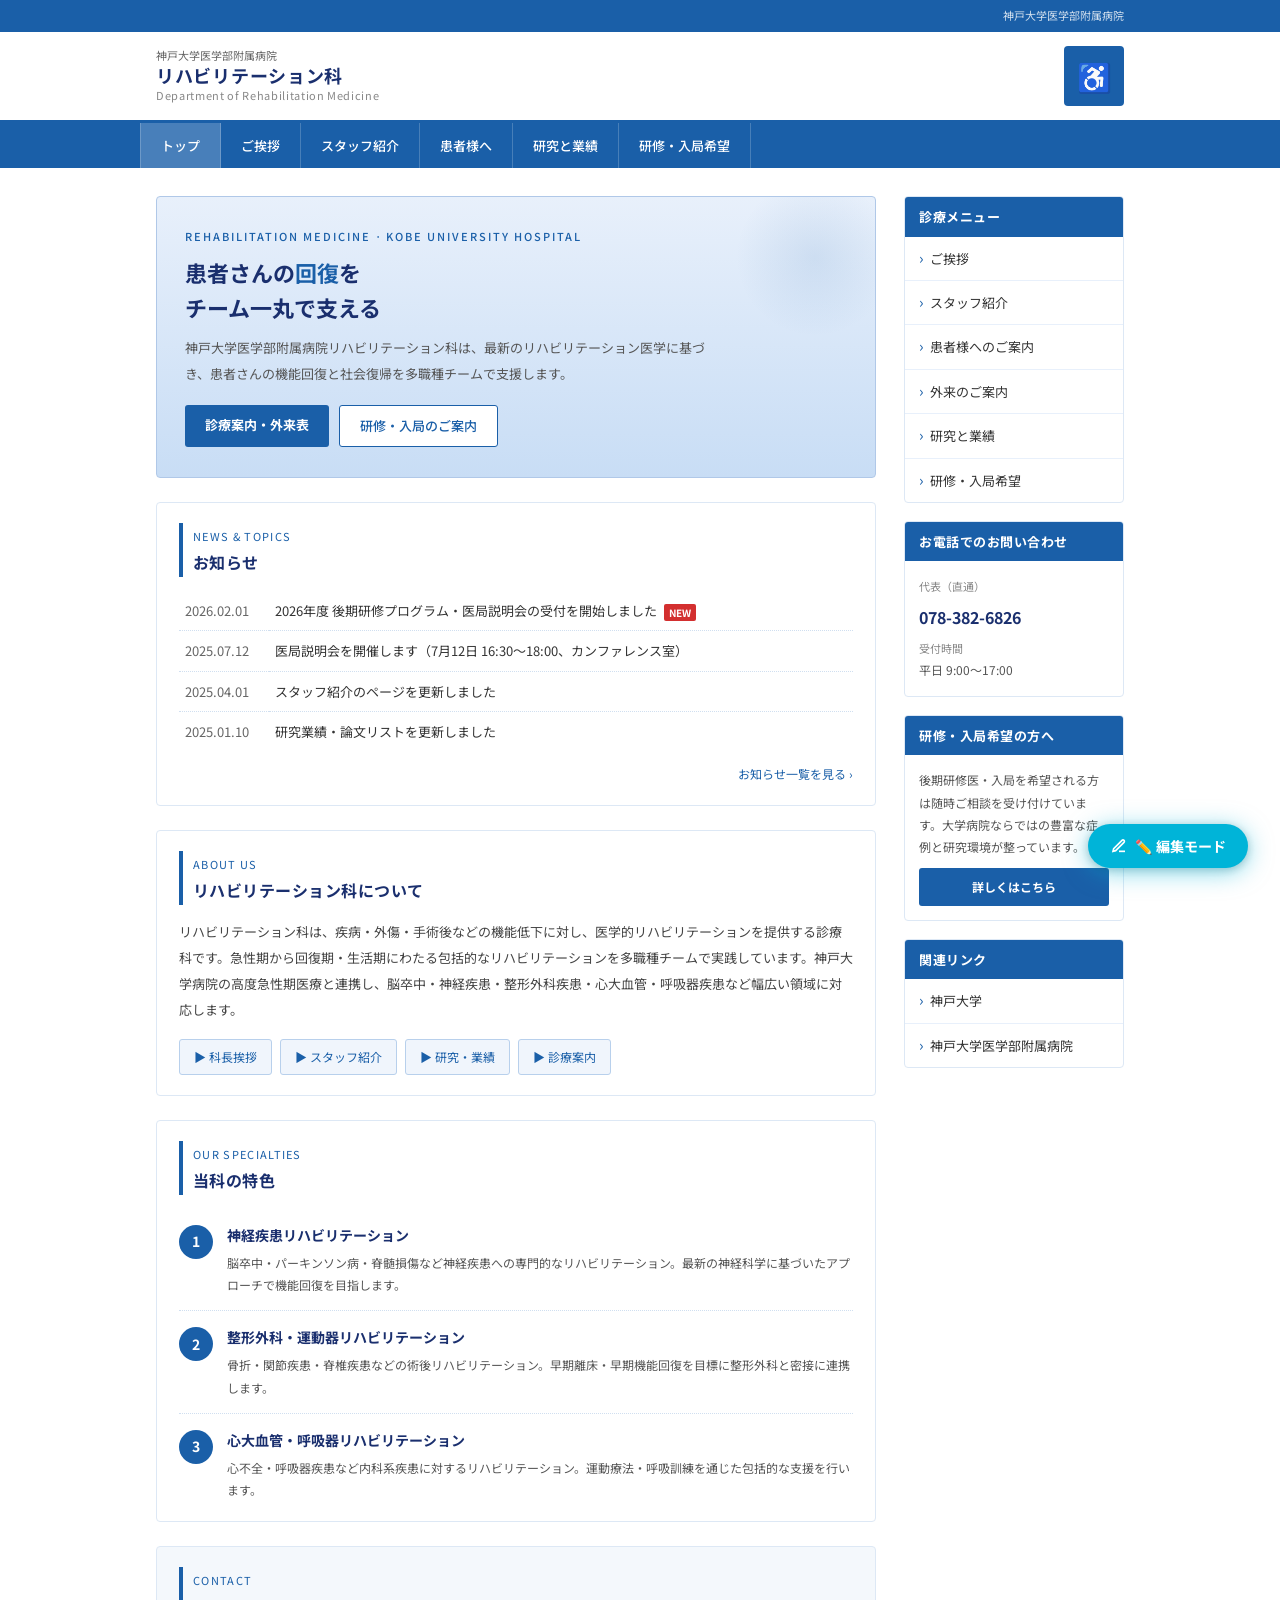
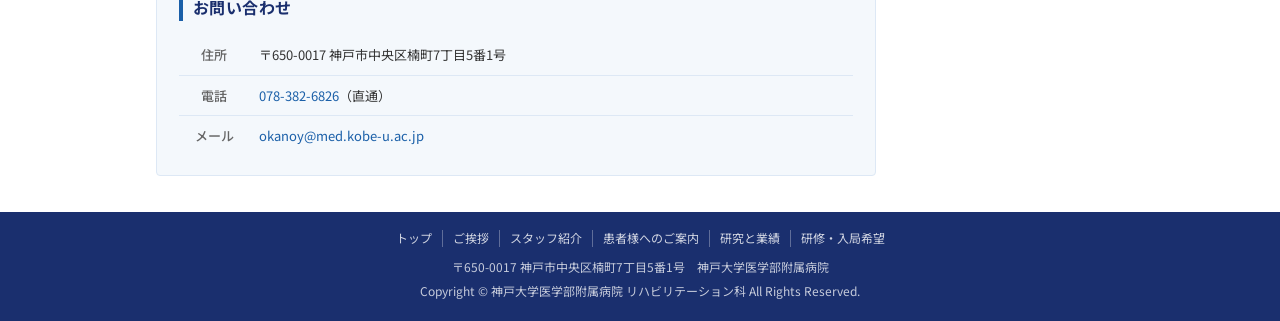
==== index.html @ c482a7d9 "初回コミット：リハビリテーション科公式サイト一式 - 全HTMLページ（6ページ） - 共通スタイルシート - CMSエンジン（RehabCMS） - .gitignore（.DS_Store・作業フ" ====
<!DOCTYPE html>
<html lang="ja">
<head>
<meta charset="UTF-8">
<meta name="viewport" content="width=device-width, initial-scale=1.0">
<title>神戸大学医学部附属病院 リハビリテーション科</title>
<link rel="preconnect" href="https://fonts.googleapis.com">
<link href="https://fonts.googleapis.com/css2?family=Noto+Sans+JP:wght@300;400;500;700&display=swap" rel="stylesheet">
<style>
/* === リセット・基本 === */
*, *::before, *::after { margin: 0; padding: 0; box-sizing: border-box; }
html { scroll-behavior: smooth; }
body {
  font-family: 'Noto Sans JP', 'Hiragino Sans', 'Yu Gothic', sans-serif;
  font-size: 14px;
  color: #333;
  background: #fff;
  line-height: 1.8;
}
a { color: #1a5fa8; text-decoration: none; }
a:hover { text-decoration: underline; }
img { max-width: 100%; height: auto; }

/* === ヘッダー === */
#header-top {
  background: #1a5fa8;
  padding: 6px 0;
  font-size: 11px;
  color: rgba(255,255,255,0.8);
  text-align: right;
}
#header-top .inner { max-width: 1000px; margin: 0 auto; padding: 0 16px; }

#header-main {
  background: #fff;
  border-bottom: 3px solid #1a5fa8;
  padding: 14px 0;
}
#header-main .inner {
  max-width: 1000px;
  margin: 0 auto;
  padding: 0 16px;
  display: flex;
  align-items: center;
  justify-content: space-between;
}
.site-title {
  line-height: 1.4;
}
.site-title .univ {
  font-size: 11px;
  color: #666;
  display: block;
}
.site-title .dept {
  font-size: 18px;
  font-weight: 700;
  color: #1a2f6e;
  display: block;
  letter-spacing: 0.04em;
}
.site-title .dept-en {
  font-size: 11px;
  color: #888;
  display: block;
  letter-spacing: 0.06em;
}
.header-logo-mark {
  width: 60px;
  height: 60px;
  background: #1a5fa8;
  border-radius: 4px;
  display: flex;
  align-items: center;
  justify-content: center;
  color: #fff;
  font-size: 28px;
  flex-shrink: 0;
}

/* === グローバルナビ === */
#gnav {
  background: #1a5fa8;
}
#gnav .inner {
  max-width: 1000px;
  margin: 0 auto;
}
#gnav ul {
  display: flex;
  list-style: none;
}
#gnav ul li a {
  display: block;
  color: #fff;
  font-size: 13px;
  font-weight: 500;
  padding: 11px 20px;
  transition: background 0.2s;
  border-right: 1px solid rgba(255,255,255,0.2);
  white-space: nowrap;
}
#gnav ul li:first-child a { border-left: 1px solid rgba(255,255,255,0.2); }
#gnav ul li a:hover { background: rgba(255,255,255,0.15); text-decoration: none; }
#gnav ul li a.active { background: rgba(255,255,255,0.2); }

/* === ハンバーガー（SP） === */
.sp-menu-btn {
  display: none;
  flex-direction: column;
  justify-content: center;
  gap: 5px;
  width: 40px; height: 40px;
  background: none;
  border: none;
  cursor: pointer;
  padding: 8px;
}
.sp-menu-btn span {
  display: block;
  width: 22px; height: 2px;
  background: #333;
  border-radius: 2px;
  transition: all 0.3s;
}

/* === メインレイアウト === */
#main-wrap {
  max-width: 1000px;
  margin: 0 auto;
  padding: 28px 16px;
  display: flex;
  gap: 28px;
  align-items: flex-start;
}
#content { flex: 1; min-width: 0; }
#sidebar { width: 220px; flex-shrink: 0; }

/* === バナー（トップ画像エリア） === */
#top-banner {
  background: linear-gradient(180deg, #e8f0fb 0%, #c8ddf5 100%);
  border: 1px solid #b0c8e8;
  border-radius: 4px;
  padding: 30px 28px;
  margin-bottom: 24px;
  position: relative;
  overflow: hidden;
}
#top-banner::after {
  content: '';
  position: absolute;
  right: -20px; top: -20px;
  width: 160px; height: 160px;
  background: radial-gradient(circle, rgba(26,95,168,0.1) 0%, transparent 70%);
  border-radius: 50%;
}
.banner-en {
  font-size: 11px;
  letter-spacing: 0.18em;
  color: #1a5fa8;
  text-transform: uppercase;
  margin-bottom: 8px;
  font-weight: 500;
}
.banner-title {
  font-size: 22px;
  font-weight: 700;
  color: #1a2f6e;
  margin-bottom: 10px;
  line-height: 1.6;
}
.banner-title span { color: #1a5fa8; }
.banner-desc {
  font-size: 13px;
  color: #555;
  line-height: 2;
  max-width: 520px;
}
.banner-btns {
  margin-top: 18px;
  display: flex;
  gap: 10px;
  flex-wrap: wrap;
}
.btn-blue {
  display: inline-block;
  background: #1a5fa8;
  color: #fff;
  padding: 8px 20px;
  font-size: 13px;
  font-weight: 700;
  border-radius: 3px;
  transition: background 0.2s;
}
.btn-blue:hover { background: #1347842; text-decoration: none; }
.btn-line {
  display: inline-block;
  background: #fff;
  color: #1a5fa8;
  border: 1px solid #1a5fa8;
  padding: 8px 20px;
  font-size: 13px;
  font-weight: 500;
  border-radius: 3px;
  transition: all 0.2s;
}
.btn-line:hover { background: #e8f0fb; text-decoration: none; }

/* === セクションタイトル === */
.sec-head {
  border-left: 4px solid #1a5fa8;
  padding-left: 10px;
  margin-bottom: 14px;
}
.sec-head h2 {
  font-size: 16px;
  font-weight: 700;
  color: #1a2f6e;
  letter-spacing: 0.03em;
}
.sec-head .sec-en {
  font-size: 11px;
  color: #1a5fa8;
  letter-spacing: 0.12em;
  text-transform: uppercase;
}

/* === お知らせ === */
#news-section {
  background: #fff;
  border: 1px solid #dde8f5;
  border-radius: 4px;
  padding: 20px 22px;
  margin-bottom: 24px;
}
.news-table {
  width: 100%;
  border-collapse: collapse;
}
.news-table tr {
  border-bottom: 1px dotted #d0dff0;
}
.news-table tr:last-child { border-bottom: none; }
.news-table td {
  padding: 9px 6px;
  vertical-align: top;
  font-size: 13px;
  line-height: 1.65;
}
.news-date {
  width: 90px;
  color: #666;
  white-space: nowrap;
  padding-right: 12px !important;
  font-size: 12px;
}
.badge-new {
  display: inline-block;
  background: #d32f2f;
  color: #fff;
  font-size: 10px;
  font-weight: 700;
  padding: 1px 5px;
  border-radius: 2px;
  margin-left: 4px;
  vertical-align: middle;
  line-height: 1.5;
}
.news-more {
  text-align: right;
  margin-top: 12px;
  font-size: 12px;
}
.news-more a::after { content: ' ›'; }

/* === 科の紹介 === */
#about-section {
  background: #fff;
  border: 1px solid #dde8f5;
  border-radius: 4px;
  padding: 20px 22px;
  margin-bottom: 24px;
}
.about-body {
  font-size: 13px;
  line-height: 2;
  color: #444;
  margin-bottom: 16px;
}
.about-links {
  display: flex;
  flex-wrap: wrap;
  gap: 8px;
}
.about-links a {
  display: inline-block;
  background: #f0f5fc;
  border: 1px solid #b8d0ec;
  color: #1a5fa8;
  font-size: 12px;
  padding: 6px 14px;
  border-radius: 3px;
  transition: background 0.2s;
}
.about-links a:hover { background: #dde8f8; text-decoration: none; }

/* === 当科の特色 === */
#features-section {
  background: #fff;
  border: 1px solid #dde8f5;
  border-radius: 4px;
  padding: 20px 22px;
  margin-bottom: 24px;
}
.feature-list {
  display: flex;
  flex-direction: column;
  gap: 0;
}
.feature-item {
  display: flex;
  gap: 14px;
  padding: 14px 0;
  border-bottom: 1px dotted #d0dff0;
  align-items: flex-start;
}
.feature-item:last-child { border-bottom: none; padding-bottom: 0; }
.feature-num {
  width: 34px;
  height: 34px;
  background: #1a5fa8;
  color: #fff;
  border-radius: 50%;
  display: flex;
  align-items: center;
  justify-content: center;
  font-size: 14px;
  font-weight: 700;
  flex-shrink: 0;
  margin-top: 2px;
}
.feature-body h3 {
  font-size: 14px;
  font-weight: 700;
  color: #1a2f6e;
  margin-bottom: 4px;
}
.feature-body p {
  font-size: 12px;
  color: #555;
  line-height: 1.85;
}

/* === お問い合わせ === */
#contact-section {
  background: #f4f8fc;
  border: 1px solid #dde8f5;
  border-radius: 4px;
  padding: 20px 22px;
  margin-bottom: 0;
}
.contact-table {
  width: 100%;
  border-collapse: collapse;
  font-size: 13px;
}
.contact-table tr { border-bottom: 1px solid #dde8f5; }
.contact-table tr:last-child { border-bottom: none; }
.contact-table th {
  width: 80px;
  padding: 8px 10px 8px 0;
  color: #666;
  font-weight: 500;
  vertical-align: top;
  white-space: nowrap;
}
.contact-table td {
  padding: 8px 0;
  color: #333;
}
.contact-table td a { color: #1a5fa8; }

/* === サイドバー === */
#sidebar .sb-block {
  background: #fff;
  border: 1px solid #dde8f5;
  border-radius: 4px;
  margin-bottom: 18px;
  overflow: hidden;
}
.sb-title {
  background: #1a5fa8;
  color: #fff;
  font-size: 13px;
  font-weight: 700;
  padding: 8px 14px;
  letter-spacing: 0.04em;
}
.sb-nav ul {
  list-style: none;
}
.sb-nav ul li {
  border-bottom: 1px solid #e8f0fb;
}
.sb-nav ul li:last-child { border-bottom: none; }
.sb-nav ul li a {
  display: block;
  padding: 10px 14px;
  font-size: 13px;
  color: #333;
  transition: background 0.2s;
  position: relative;
}
.sb-nav ul li a::before {
  content: '›';
  color: #1a5fa8;
  margin-right: 6px;
  font-size: 15px;
  line-height: 1;
}
.sb-nav ul li a:hover { background: #f0f5fc; text-decoration: none; }

.sb-info {
  padding: 14px;
  font-size: 12px;
  color: #555;
  line-height: 1.9;
}
.sb-info .tel {
  font-size: 16px;
  font-weight: 700;
  color: #1a2f6e;
  display: block;
  margin: 4px 0;
}
.sb-info .label {
  font-size: 11px;
  color: #888;
}

.sb-recruit {
  padding: 14px;
}
.sb-recruit p {
  font-size: 12px;
  color: #555;
  line-height: 1.85;
  margin-bottom: 10px;
}

/* === フッター === */
#footer {
  background: #1a2f6e;
  color: rgba(255,255,255,0.75);
  text-align: center;
  padding: 18px 16px;
  font-size: 12px;
  line-height: 2;
  margin-top: 8px;
}
#footer .footer-nav {
  display: flex;
  justify-content: center;
  flex-wrap: wrap;
  gap: 0;
  margin-bottom: 8px;
}
#footer .footer-nav a {
  color: rgba(255,255,255,0.8);
  font-size: 12px;
  padding: 0 10px;
  border-right: 1px solid rgba(255,255,255,0.3);
  line-height: 1.4;
}
#footer .footer-nav a:last-child { border-right: none; }
#footer .footer-nav a:hover { color: #fff; text-decoration: none; }

/* === レスポンシブ === */
@media (max-width: 768px) {
  #gnav ul { display: none; }
  #gnav.open ul { display: flex; flex-direction: column; }
  #gnav.open ul li a { border-right: none; border-bottom: 1px solid rgba(255,255,255,0.2); }
  .sp-menu-btn { display: flex; }
  #header-main .inner { flex-wrap: wrap; gap: 8px; }
  #main-wrap { flex-direction: column; gap: 20px; }
  #sidebar { width: 100%; }
  .banner-btns { flex-direction: column; }
  .banner-btns a { text-align: center; }
  .about-links { flex-direction: column; }
  #footer .footer-nav { flex-direction: column; align-items: center; gap: 4px; }
  #footer .footer-nav a { border-right: none; }
}
@media (max-width: 480px) {
  .site-title .dept { font-size: 15px; }
  .banner-title { font-size: 18px; }
  #main-wrap { padding: 16px 12px; }
}

/* === お知らせ 編集モード用 === */
.news-del-cell { display: none; width: 30px; text-align: center; }
.news-del-btn {
  width: 22px; height: 22px; border-radius: 50%;
  background: #d32f2f; color: #fff; border: none; cursor: pointer;
  font-size: 13px; line-height: 1; padding: 0;
}
.news-add-row { display: none; margin-top: 8px; }
.news-add-btn {
  width: 100%; padding: 8px;
  background: transparent; border: 2px dashed #b0c8e8;
  color: #1a5fa8; font-size: 13px; font-weight: 700;
  cursor: pointer; border-radius: 3px;
  font-family: inherit; transition: all 0.2s;
}
.news-add-btn:hover { background: #f0f5fc; border-color: #1a5fa8; }
.cms-edit-mode .news-del-cell { display: table-cell; }
.cms-edit-mode .news-add-row { display: block; }
</style>
</head>
<body>

<!-- ヘッダー上部 -->
<div id="header-top">
  <div class="inner">神戸大学医学部附属病院</div>
</div>

<!-- ヘッダーメイン -->
<div id="header-main">
  <div class="inner">
    <div class="site-title">
      <span class="univ">神戸大学医学部附属病院</span>
      <span class="dept">リハビリテーション科</span>
      <span class="dept-en">Department of Rehabilitation Medicine</span>
    </div>
    <div style="display:flex;align-items:center;gap:12px;">
      <div class="header-logo-mark">♿</div>
      <button class="sp-menu-btn" id="spMenuBtn" aria-label="メニュー">
        <span></span><span></span><span></span>
      </button>
    </div>
  </div>
</div>

<!-- グローバルナビ -->
<div id="gnav">
  <div class="inner">
    <ul>
      <li><a href="index.html" class="active">トップ</a></li>
      <li><a href="greeting.html">ご挨拶</a></li>
      <li><a href="staff.html">スタッフ紹介</a></li>
      <li><a href="info.html">患者様へ</a></li>
      <li><a href="study.html">研究と業績</a></li>
      <li><a href="training.html">研修・入局希望</a></li>
    </ul>
  </div>
</div>

<!-- メインコンテンツ -->
<div id="main-wrap">
  <div id="content">

    <!-- バナー -->
    <div id="top-banner">
      <p class="banner-en" data-cms="banner_en" data-cms-type="line" data-cms-label="英語キャッチ">Rehabilitation Medicine · Kobe University Hospital</p>
      <h1 class="banner-title" data-cms="banner_title" data-cms-label="メインタイトル">患者さんの<span>回復</span>を<br>チーム一丸で支える</h1>
      <p class="banner-desc" data-cms="banner_desc" data-cms-label="リード文">神戸大学医学部附属病院リハビリテーション科は、最新のリハビリテーション医学に基づき、患者さんの機能回復と社会復帰を多職種チームで支援します。</p>
      <div class="banner-btns">
        <a href="info.html" class="btn-blue">診療案内・外来表</a>
        <a href="training.html" class="btn-line">研修・入局のご案内</a>
      </div>
    </div>

    <!-- お知らせ -->
    <div id="news-section">
      <div class="sec-head">
        <span class="sec-en">News &amp; Topics</span>
        <h2>お知らせ</h2>
      </div>
      <table class="news-table" id="news-list">
        <tbody>
          <tr class="news-row">
            <td class="news-date" data-cms="news_1_date" data-cms-type="line" data-cms-label="日付">2026.02.01</td>
            <td data-cms="news_1_text" data-cms-type="line" data-cms-label="本文">2026年度 後期研修プログラム・医局説明会の受付を開始しました <span class="badge-new">NEW</span></td>
            <td class="news-del-cell"><button class="news-del-btn" onclick="deleteNewsRow(this)" title="削除">×</button></td>
          </tr>
          <tr class="news-row">
            <td class="news-date" data-cms="news_2_date" data-cms-type="line" data-cms-label="日付">2025.07.12</td>
            <td data-cms="news_2_text" data-cms-type="line" data-cms-label="本文">医局説明会を開催します（7月12日 16:30〜18:00、カンファレンス室）</td>
            <td class="news-del-cell"><button class="news-del-btn" onclick="deleteNewsRow(this)" title="削除">×</button></td>
          </tr>
          <tr class="news-row">
            <td class="news-date" data-cms="news_3_date" data-cms-type="line" data-cms-label="日付">2025.04.01</td>
            <td data-cms="news_3_text" data-cms-type="line" data-cms-label="本文">スタッフ紹介のページを更新しました</td>
            <td class="news-del-cell"><button class="news-del-btn" onclick="deleteNewsRow(this)" title="削除">×</button></td>
          </tr>
          <tr class="news-row">
            <td class="news-date" data-cms="news_4_date" data-cms-type="line" data-cms-label="日付">2025.01.10</td>
            <td data-cms="news_4_text" data-cms-type="line" data-cms-label="本文">研究業績・論文リストを更新しました</td>
            <td class="news-del-cell"><button class="news-del-btn" onclick="deleteNewsRow(this)" title="削除">×</button></td>
          </tr>
        </tbody>
      </table>
      <div class="news-add-row"><button class="news-add-btn" onclick="addNewsRow()">＋ お知らせを追加する</button></div>
      <p class="news-more"><a href="#">お知らせ一覧を見る</a></p>
    </div>

    <!-- 科の紹介 -->
    <div id="about-section">
      <div class="sec-head">
        <span class="sec-en">About Us</span>
        <h2>リハビリテーション科について</h2>
      </div>
      <p class="about-body" data-cms="about_desc" data-cms-type="text" data-cms-label="科の説明文">リハビリテーション科は、疾病・外傷・手術後などの機能低下に対し、医学的リハビリテーションを提供する診療科です。急性期から回復期・生活期にわたる包括的なリハビリテーションを多職種チームで実践しています。神戸大学病院の高度急性期医療と連携し、脳卒中・神経疾患・整形外科疾患・心大血管・呼吸器疾患など幅広い領域に対応します。</p>
      <div class="about-links">
        <a href="greeting.html">▶ 科長挨拶</a>
        <a href="staff.html">▶ スタッフ紹介</a>
        <a href="study.html">▶ 研究・業績</a>
        <a href="info.html">▶ 診療案内</a>
      </div>
    </div>

    <!-- 当科の特色 -->
    <div id="features-section">
      <div class="sec-head">
        <span class="sec-en">Our Specialties</span>
        <h2>当科の特色</h2>
      </div>
      <div class="feature-list">
        <div class="feature-item">
          <div class="feature-num">1</div>
          <div class="feature-body">
            <h3 data-cms="feat1_title" data-cms-type="line" data-cms-label="特色1タイトル">神経疾患リハビリテーション</h3>
            <p data-cms="feat1_desc" data-cms-type="text" data-cms-label="特色1説明">脳卒中・パーキンソン病・脊髄損傷など神経疾患への専門的なリハビリテーション。最新の神経科学に基づいたアプローチで機能回復を目指します。</p>
          </div>
        </div>
        <div class="feature-item">
          <div class="feature-num">2</div>
          <div class="feature-body">
            <h3 data-cms="feat2_title" data-cms-type="line" data-cms-label="特色2タイトル">整形外科・運動器リハビリテーション</h3>
            <p data-cms="feat2_desc" data-cms-type="text" data-cms-label="特色2説明">骨折・関節疾患・脊椎疾患などの術後リハビリテーション。早期離床・早期機能回復を目標に整形外科と密接に連携します。</p>
          </div>
        </div>
        <div class="feature-item">
          <div class="feature-num">3</div>
          <div class="feature-body">
            <h3 data-cms="feat3_title" data-cms-type="line" data-cms-label="特色3タイトル">心大血管・呼吸器リハビリテーション</h3>
            <p data-cms="feat3_desc" data-cms-type="text" data-cms-label="特色3説明">心不全・呼吸器疾患など内科系疾患に対するリハビリテーション。運動療法・呼吸訓練を通じた包括的な支援を行います。</p>
          </div>
        </div>
      </div>
    </div>

    <!-- お問い合わせ -->
    <div id="contact-section">
      <div class="sec-head">
        <span class="sec-en">Contact</span>
        <h2>お問い合わせ</h2>
      </div>
      <table class="contact-table">
        <tr>
          <th>住所</th>
          <td data-cms="contact_address" data-cms-type="line" data-cms-label="住所">〒650-0017 神戸市中央区楠町7丁目5番1号</td>
        </tr>
        <tr>
          <th>電話</th>
          <td><a href="tel:0783826826">078-382-6826</a>（直通）</td>
        </tr>
        <tr>
          <th>メール</th>
          <td><a href="mailto:okanoy@med.kobe-u.ac.jp">okanoy@med.kobe-u.ac.jp</a></td>
        </tr>
      </table>
    </div>

  </div><!-- /#content -->

  <!-- サイドバー -->
  <div id="sidebar">

    <div class="sb-block">
      <div class="sb-title">診療メニュー</div>
      <nav class="sb-nav">
        <ul>
          <li><a href="greeting.html">ご挨拶</a></li>
          <li><a href="staff.html">スタッフ紹介</a></li>
          <li><a href="info.html">患者様へのご案内</a></li>
          <li><a href="info.html">外来のご案内</a></li>
          <li><a href="study.html">研究と業績</a></li>
          <li><a href="training.html">研修・入局希望</a></li>
        </ul>
      </nav>
    </div>

    <div class="sb-block">
      <div class="sb-title">お電話でのお問い合わせ</div>
      <div class="sb-info">
        <span class="label">代表（直通）</span>
        <span class="tel" data-cms="sb_tel" data-cms-type="line" data-cms-label="電話番号">078-382-6826</span>
        <span class="label">受付時間</span><br>
        <span data-cms="sb_hours" data-cms-type="line" data-cms-label="受付時間">平日 9:00〜17:00</span>
      </div>
    </div>

    <div class="sb-block">
      <div class="sb-title">研修・入局希望の方へ</div>
      <div class="sb-recruit">
        <p data-cms="sb_recruit" data-cms-type="text" data-cms-label="入局案内テキスト">後期研修医・入局を希望される方は随時ご相談を受け付けています。大学病院ならではの豊富な症例と研究環境が整っています。</p>
        <a href="training.html" class="btn-blue" style="display:block;text-align:center;font-size:12px;">詳しくはこちら</a>
      </div>
    </div>

    <div class="sb-block">
      <div class="sb-title">関連リンク</div>
      <nav class="sb-nav">
        <ul>
          <li><a href="https://www.kobe-u.ac.jp/" target="_blank" rel="noopener">神戸大学</a></li>
          <li><a href="https://www.hosp.kobe-u.ac.jp/" target="_blank" rel="noopener">神戸大学医学部附属病院</a></li>
        </ul>
      </nav>
    </div>

  </div><!-- /#sidebar -->
</div><!-- /#main-wrap -->

<!-- フッター -->
<div id="footer">
  <nav class="footer-nav">
    <a href="index.html">トップ</a>
    <a href="greeting.html">ご挨拶</a>
    <a href="staff.html">スタッフ紹介</a>
    <a href="info.html">患者様へのご案内</a>
    <a href="study.html">研究と業績</a>
    <a href="training.html">研修・入局希望</a>
  </nav>
  <p>〒650-0017 神戸市中央区楠町7丁目5番1号　神戸大学医学部附属病院</p>
  <p>Copyright &copy; 神戸大学医学部附属病院 リハビリテーション科 All Rights Reserved.</p>
</div>

<script>
// SPメニュー開閉
const spBtn = document.getElementById('spMenuBtn');
const gnav = document.getElementById('gnav');
spBtn.addEventListener('click', () => {
  gnav.classList.toggle('open');
});

// お知らせ 行追加
let newsCounter = 100;
function addNewsRow() {
  const tbody = document.querySelector('#news-list tbody');
  const id = ++newsCounter;
  const today = new Date().toLocaleDateString('ja-JP', {year:'numeric',month:'2-digit',day:'2-digit'}).replace(/\//g,'.');
  const tr = document.createElement('tr');
  tr.className = 'news-row';
  tr.innerHTML =
    '<td class="news-date" data-cms="news_'+id+'_date" data-cms-type="line" data-cms-label="日付" contenteditable="true">'+today+'</td>'
    + '<td data-cms="news_'+id+'_text" data-cms-type="line" data-cms-label="本文" contenteditable="true">お知らせを入力してください</td>'
    + '<td class="news-del-cell"><button class="news-del-btn" onclick="deleteNewsRow(this)" title="削除">×</button></td>';
  tbody.prepend(tr);
  const textCell = tr.querySelector('[data-cms$="_text"]');
  textCell.focus();
  const range = document.createRange();
  range.selectNodeContents(textCell);
  window.getSelection().removeAllRanges();
  window.getSelection().addRange(range);
  if (window.cmsMarkDirty) window.cmsMarkDirty();
}

// お知らせ 行削除
function deleteNewsRow(btn) {
  if (!confirm('このお知らせを削除しますか？')) return;
  btn.closest('tr').remove();
  if (window.cmsMarkDirty) window.cmsMarkDirty();
}
</script>

<script src="cms-engine.js"></script>
</body>
</html>
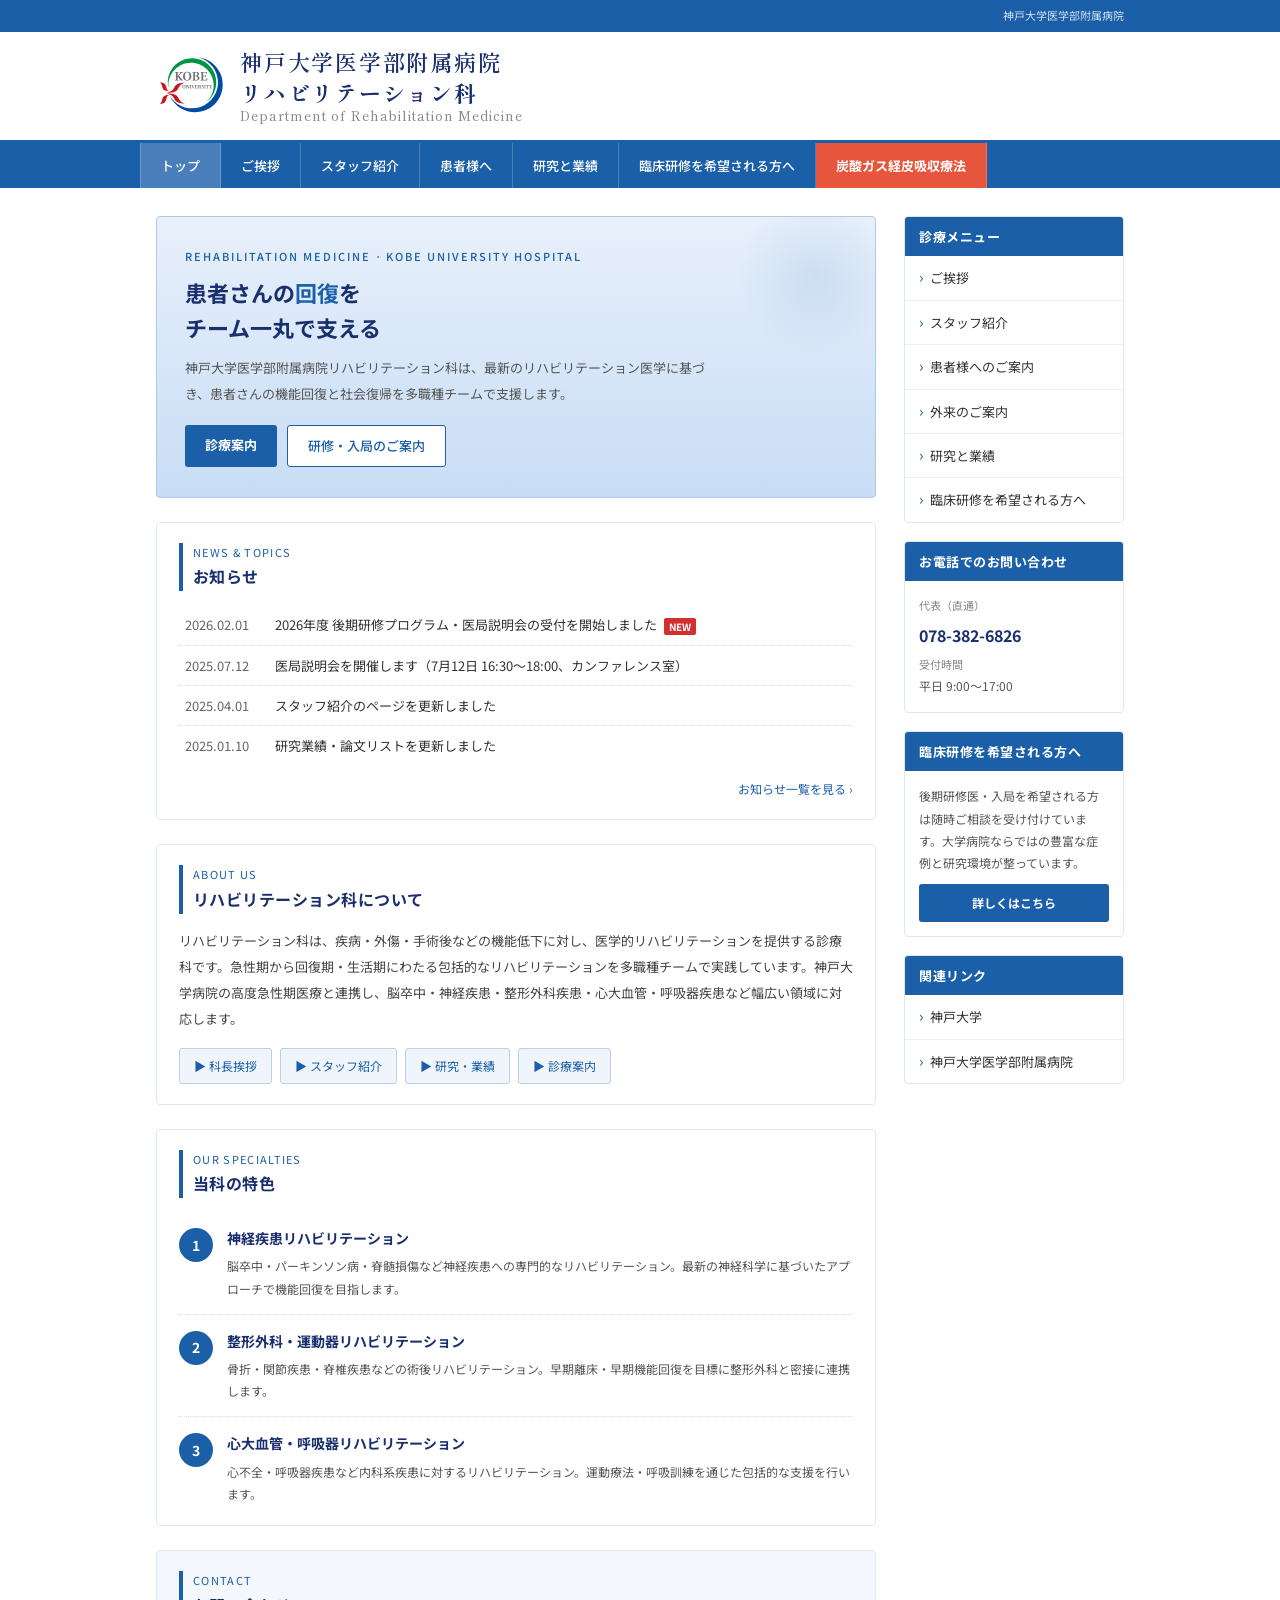
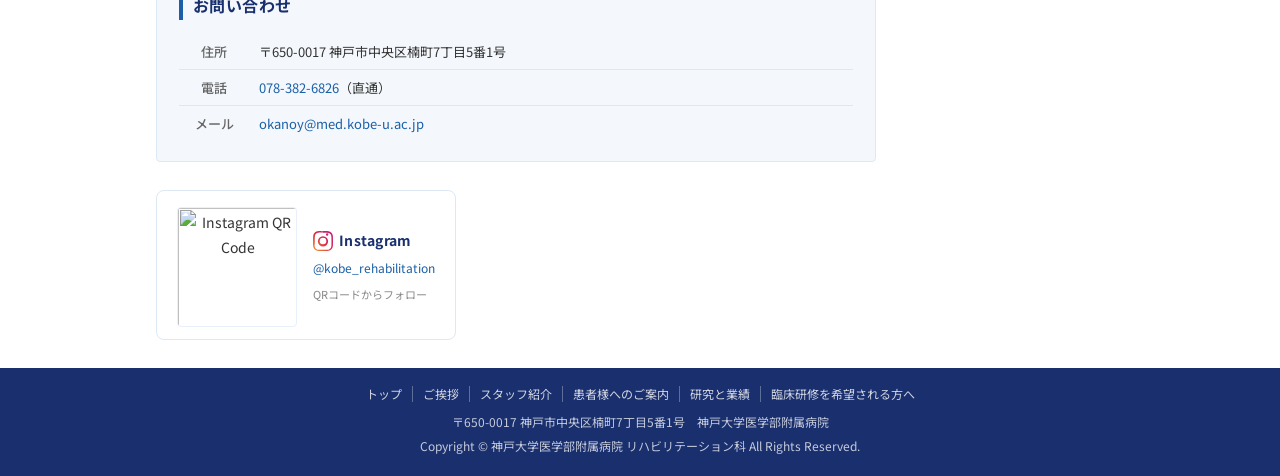
==== commit a8742c65: "医員名のCMS保存・反映対応、全ページ更新 - 医員名(canvas)をCMSで保存・復元できるよう resident-name タイプを追加 - cms-apply.html で医員名(data-n" ====
--- a/index.html
+++ b/index.html
@@ -1,11 +1,10 @@
-<!DOCTYPE html>
-<html lang="ja">
+<!DOCTYPE html<html lang="ja">
 <head>
 <meta charset="UTF-8">
 <meta name="viewport" content="width=device-width, initial-scale=1.0">
 <title>神戸大学医学部附属病院 リハビリテーション科</title>
 <link rel="preconnect" href="https://fonts.googleapis.com">
-<link href="https://fonts.googleapis.com/css2?family=Noto+Sans+JP:wght@300;400;500;700&display=swap" rel="stylesheet">
+<link href="https://fonts.googleapis.com/css2?family=Noto+Sans+JP:wght@300;400;500;700&family=Shippori+Mincho:wght@400;500;600;700&display=swap" rel="stylesheet">
 <style>
 /* === リセット・基本 === */
 *, *::before, *::after { margin: 0; padding: 0; box-sizing: border-box; }
@@ -46,35 +45,32 @@
 }
 .site-title {
   line-height: 1.4;
+  font-family: 'Shippori Mincho', '筑紫明朝', serif;
 }
 .site-title .univ {
-  font-size: 11px;
-  color: #666;
-  display: block;
-}
-.site-title .dept {
-  font-size: 18px;
-  font-weight: 700;
+  font-size: 22px;
+  font-weight: 600;
   color: #1a2f6e;
   display: block;
-  letter-spacing: 0.04em;
+  letter-spacing: 0.08em;
+}
+.site-title .dept {
+  font-size: 22px;
+  font-weight: 700;
+  color: #1a2f6e;
+  display: block;
+  letter-spacing: 0.08em;
 }
 .site-title .dept-en {
-  font-size: 11px;
+  font-size: 13px;
+  font-weight: 500;
   color: #888;
   display: block;
-  letter-spacing: 0.06em;
+  letter-spacing: 0.08em;
 }
 .header-logo-mark {
-  width: 60px;
-  height: 60px;
-  background: #1a5fa8;
-  border-radius: 4px;
-  display: flex;
-  align-items: center;
-  justify-content: center;
-  color: #fff;
-  font-size: 28px;
+  width: 70px;
+  height: 70px;
   flex-shrink: 0;
 }
 
@@ -496,6 +492,92 @@
   #main-wrap { padding: 16px 12px; }
 }
 
+/* === Instagram QRコード（ページ埋め込み） === */
+.instagram-qr-section {
+  max-width: 1000px;
+  margin: 0 auto;
+  padding: 0 16px 20px;
+  display: flex;
+  justify-content: flex-start;
+}
+.instagram-qr {
+  background: #fff;
+  border: 1px solid #dde8f5;
+  border-radius: 8px;
+  padding: 16px 20px 12px;
+  text-align: center;
+  text-decoration: none;
+  display: inline-flex;
+  flex-direction: row;
+  align-items: center;
+  gap: 16px;
+  transition: background 0.2s, box-shadow 0.2s;
+  color: inherit;
+}
+.instagram-qr:hover {
+  background: #f8fafd;
+  box-shadow: 0 2px 12px rgba(26,95,168,0.1);
+  text-decoration: none;
+}
+.instagram-qr img {
+  width: 120px;
+  height: 120px;
+  display: block;
+  border-radius: 4px;
+  border: 1px solid #e8f0fb;
+}
+.instagram-qr .qr-text {
+  display: flex;
+  flex-direction: column;
+  align-items: flex-start;
+  gap: 4px;
+}
+.instagram-qr .qr-label {
+  display: flex;
+  align-items: center;
+  gap: 6px;
+  font-size: 14px;
+  font-weight: 700;
+  color: #1a2f6e;
+  letter-spacing: 0.02em;
+}
+.instagram-qr .qr-label svg {
+  width: 20px;
+  height: 20px;
+}
+.instagram-qr .qr-account {
+  font-size: 12px;
+  color: #1a5fa8;
+}
+.instagram-qr .qr-desc {
+  font-size: 11px;
+  color: #888;
+  margin-top: 2px;
+}
+@media (max-width: 768px) {
+  .instagram-qr {
+    flex-direction: column;
+    text-align: center;
+  }
+  .instagram-qr .qr-text {
+    align-items: center;
+  }
+  .instagram-qr img {
+    width: 100px;
+    height: 100px;
+  }
+}
+
+/* === ナビ特別リンク（CO2療法） === */
+#gnav ul li a.nav-special {
+  background: #e8553d;
+  color: #fff;
+  font-weight: 700;
+}
+#gnav ul li a.nav-special:hover {
+  background: #d04530;
+}
+
 /* === お知らせ 編集モード用 === */
 .news-del-cell { display: none; width: 30px; text-align: center; }
 .news-del-btn {
@@ -526,17 +608,17 @@
 <!-- ヘッダーメイン -->
 <div id="header-main">
   <div class="inner">
-    <div class="site-title">
-      <span class="univ">神戸大学医学部附属病院</span>
-      <span class="dept">リハビリテーション科</span>
-      <span class="dept-en">Department of Rehabilitation Medicine</span>
-    </div>
-    <div style="display:flex;align-items:center;gap:12px;">
-      <div class="header-logo-mark">♿</div>
-      <button class="sp-menu-btn" id="spMenuBtn" aria-label="メニュー">
-        <span></span><span></span><span></span>
-      </button>
-    </div>
+    <a href="index.html" style="display:flex;align-items:center;gap:14px;text-decoration:none;">
+      <img src="images/kobe-mark.svg" alt="神戸大学" class="header-logo-mark">
+      <div class="site-title">
+        <span class="univ">神戸大学医学部附属病院</span>
+        <span class="dept">リハビリテーション科</span>
+        <span class="dept-en">Department of Rehabilitation Medicine</span>
+      </div>
+    </a>
+    <button class="sp-menu-btn" id="spMenuBtn" aria-label="メニュー">
+      <span></span><span></span><span></span>
+    </button>
   </div>
 </div>
 
@@ -549,7 +631,8 @@
       <li><a href="staff.html">スタッフ紹介</a></li>
       <li><a href="info.html">患者様へ</a></li>
       <li><a href="study.html">研究と業績</a></li>
-      <li><a href="training.html">研修・入局希望</a></li>
+      <li><a href="training.html">臨床研修を希望される方へ</a></li>
+      <li><a href="https://www.med.kobe-u.ac.jp/rehab/co2therapy/index.html" class="nav-special" target="_blank" rel="noopener">炭酸ガス経皮吸収療法</a></li>
     </ul>
   </div>
 </div>
@@ -564,7 +647,7 @@
       <h1 class="banner-title" data-cms="banner_title" data-cms-label="メインタイトル">患者さんの<span>回復</span>を<br>チーム一丸で支える</h1>
       <p class="banner-desc" data-cms="banner_desc" data-cms-label="リード文">神戸大学医学部附属病院リハビリテーション科は、最新のリハビリテーション医学に基づき、患者さんの機能回復と社会復帰を多職種チームで支援します。</p>
       <div class="banner-btns">
-        <a href="info.html" class="btn-blue">診療案内・外来表</a>
+        <a href="info.html" class="btn-blue">診療案内</a>
         <a href="training.html" class="btn-line">研修・入局のご案内</a>
       </div>
     </div>
@@ -662,11 +745,11 @@
         </tr>
         <tr>
           <th>電話</th>
-          <td><a href="tel:0783826826">078-382-6826</a>（直通）</td>
+          <td data-cms="contact_tel" data-cms-type="line" data-cms-label="電話番号"><a href="tel:0783826826">078-382-6826</a>（直通）</td>
         </tr>
         <tr>
           <th>メール</th>
-          <td><a href="mailto:okanoy@med.kobe-u.ac.jp">okanoy@med.kobe-u.ac.jp</a></td>
+          <td data-cms="contact_email" data-cms-type="line" data-cms-label="メールアドレス"><a href="mailto:okanoy@med.kobe-u.ac.jp">okanoy@med.kobe-u.ac.jp</a></td>
         </tr>
       </table>
     </div>
@@ -685,7 +768,7 @@
           <li><a href="info.html">患者様へのご案内</a></li>
           <li><a href="info.html">外来のご案内</a></li>
           <li><a href="study.html">研究と業績</a></li>
-          <li><a href="training.html">研修・入局希望</a></li>
+          <li><a href="training.html">臨床研修を希望される方へ</a></li>
         </ul>
       </nav>
     </div>
@@ -701,7 +784,7 @@
     </div>
 
     <div class="sb-block">
-      <div class="sb-title">研修・入局希望の方へ</div>
+      <div class="sb-title">臨床研修を希望される方へ</div>
       <div class="sb-recruit">
         <p data-cms="sb_recruit" data-cms-type="text" data-cms-label="入局案内テキスト">後期研修医・入局を希望される方は随時ご相談を受け付けています。大学病院ならではの豊富な症例と研究環境が整っています。</p>
         <a href="training.html" class="btn-blue" style="display:block;text-align:center;font-size:12px;">詳しくはこちら</a>
@@ -721,6 +804,21 @@
   </div><!-- /#sidebar -->
 </div><!-- /#main-wrap -->
 
+<!-- Instagram QRコード -->
+<div class="instagram-qr-section">
+  <a href="https://www.instagram.com/kobe_rehabilitation/?next=%2F#" class="instagram-qr" target="_blank" rel="noopener">
+    <img src="https://api.qrserver.com/v1/create-qr-code/?size=300x300&data=https%3A%2F%2Fwww.instagram.com%2Fkobe_rehabilitation%2F%3Fnext%3D%252F%23" alt="Instagram QR Code">
+    <div class="qr-text">
+      <span class="qr-label">
+        <svg viewBox="0 0 24 24" xmlns="http://www.w3.org/2000/svg"><linearGradient id="ig" x1="0" y1="1" x2="1" y2="0"><stop offset="0%" stop-color="#f09433"/><stop offset="25%" stop-color="#e6683c"/><stop offset="50%" stop-color="#dc2743"/><stop offset="75%" stop-color="#cc2366"/><stop offset="100%" stop-color="#bc1888"/></linearGradient><path fill="url(#ig)" d="M12 2.163c3.204 0 3.584.012 4.85.07 1.17.054 1.97.24 2.43.403a4.08 4.08 0 011.47.958c.453.453.78.898.958 1.47.163.46.35 1.26.403 2.43.058 1.266.07 1.646.07 4.85s-.012 3.584-.07 4.85c-.054 1.17-.24 1.97-.403 2.43a4.08 4.08 0 01-.958 1.47 4.08 4.08 0 01-1.47.958c-.46.163-1.26.35-2.43.403-1.266.058-1.646.07-4.85.07s-3.584-.012-4.85-.07c-1.17-.054-1.97-.24-2.43-.403a4.08 4.08 0 01-1.47-.958 4.08 4.08 0 01-.958-1.47c-.163-.46-.35-1.26-.403-2.43C2.175 15.584 2.163 15.204 2.163 12s.012-3.584.07-4.85c.054-1.17.24-1.97.403-2.43a4.08 4.08 0 01.958-1.47A4.08 4.08 0 015.064 2.293c.46-.163 1.26-.35 2.43-.403C8.76 1.832 9.14 1.82 12 1.82zm0-1.82C8.741 0 8.333.014 7.053.072 5.775.131 4.903.333 4.14.63a5.88 5.88 0 00-2.126 1.384A5.88 5.88 0 00.63 4.14C.333 4.903.131 5.775.072 7.053.014 8.333 0 8.741 0 12s.014 3.667.072 4.947c.059 1.278.261 2.15.558 2.913a5.88 5.88 0 001.384 2.126A5.88 5.88 0 004.14 23.37c.763.297 1.635.499 2.913.558C8.333 23.986 8.741 24 12 24s3.667-.014 4.947-.072c1.278-.059 2.15-.261 2.913-.558a5.88 5.88 0 002.126-1.384 5.88 5.88 0 001.384-2.126c.297-.763.499-1.635.558-2.913C23.986 15.667 24 15.259 24 12s-.014-3.667-.072-4.947c-.059-1.278-.261-2.15-.558-2.913a5.88 5.88 0 00-1.384-2.126A5.88 5.88 0 0019.86.63C19.097.333 18.225.131 16.947.072 15.667.014 15.259 0 12 0zm0 5.838a6.162 6.162 0 100 12.324 6.162 6.162 0 000-12.324zM12 16a4 4 0 110-8 4 4 0 010 8zm6.406-11.845a1.44 1.44 0 11-2.88 0 1.44 1.44 0 012.88 0z"/></svg>
+        Instagram
+      </span>
+      <span class="qr-account">@kobe_rehabilitation</span>
+      <span class="qr-desc">QRコードからフォロー</span>
+    </div>
+  </a>
+</div>
+
 <!-- フッター -->
 <div id="footer">
   <nav class="footer-nav">
@@ -729,7 +827,7 @@
     <a href="staff.html">スタッフ紹介</a>
     <a href="info.html">患者様へのご案内</a>
     <a href="study.html">研究と業績</a>
-    <a href="training.html">研修・入局希望</a>
+    <a href="training.html">臨床研修を希望される方へ</a>
   </nav>
   <p>〒650-0017 神戸市中央区楠町7丁目5番1号　神戸大学医学部附属病院</p>
   <p>Copyright &copy; 神戸大学医学部附属病院 リハビリテーション科 All Rights Reserved.</p>
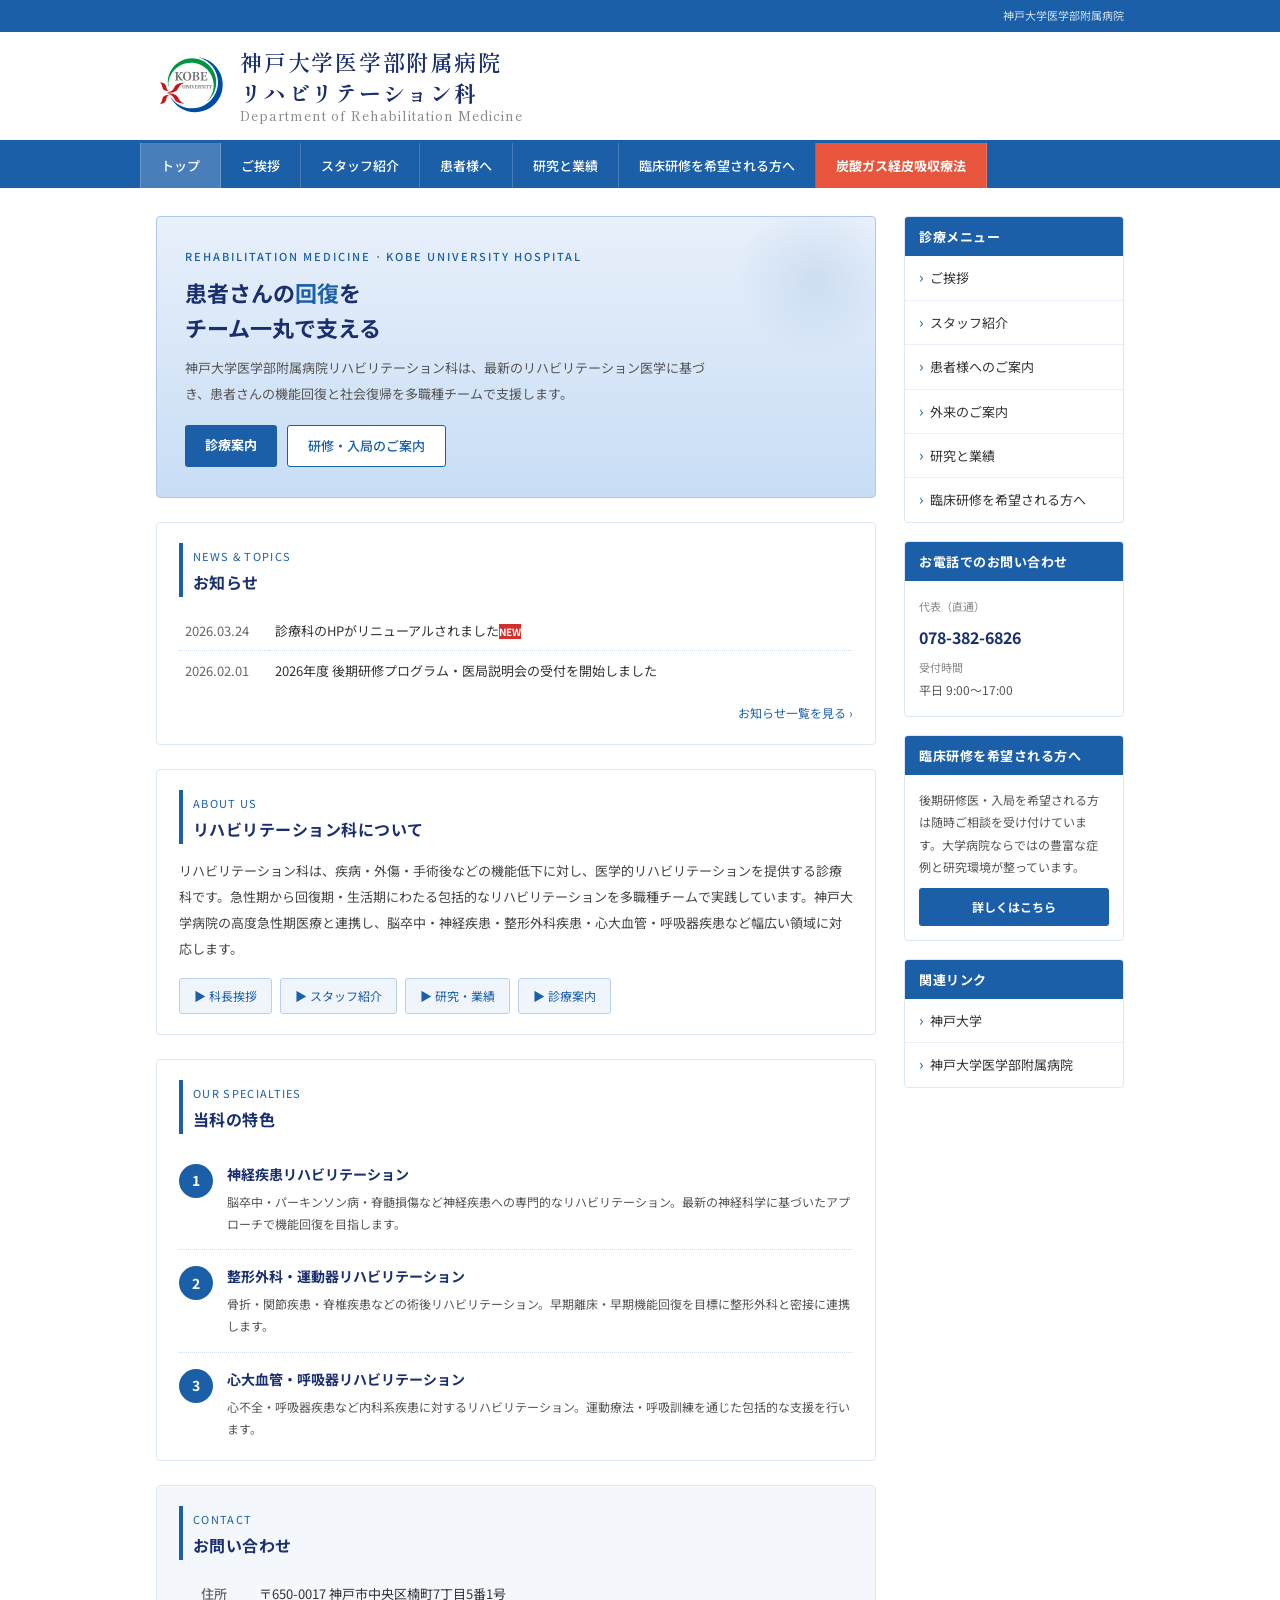
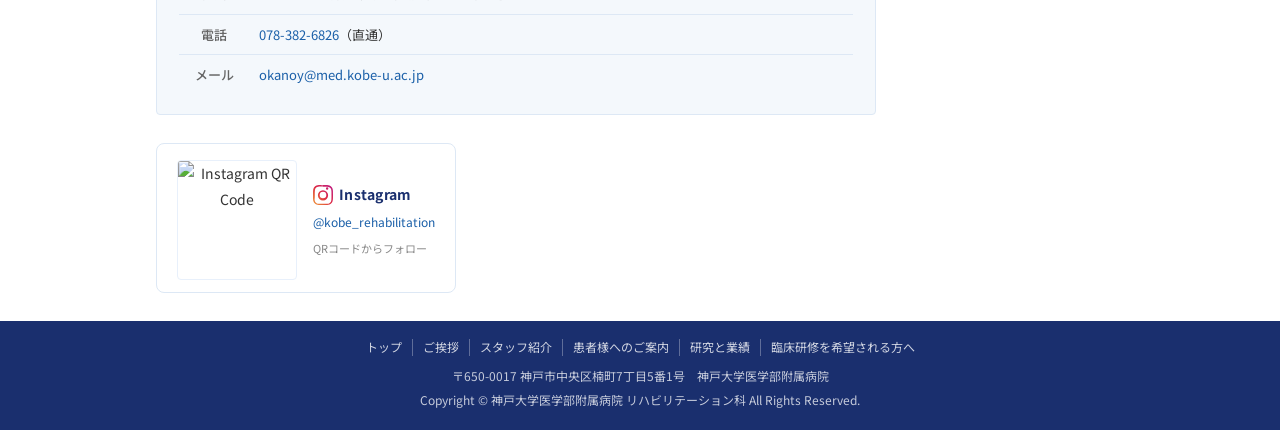
==== commit 06062fb5: "CMS機能改善・各ページ更新・引き継ぎ書追記 Co-Authored-By: Claude Opus 4.6 (1M context) <noreply@anthropic.com>" ====
--- a/index.html
+++ b/index.html
@@ -1,10 +1,10 @@
-<!DOCTYPE html<html lang="ja">
-<head>
+<!DOCTYPE html>
+<html><head>
 <meta charset="UTF-8">
 <meta name="viewport" content="width=device-width, initial-scale=1.0">
 <title>神戸大学医学部附属病院 リハビリテーション科</title>
 <link rel="preconnect" href="https://fonts.googleapis.com">
-<link href="https://fonts.googleapis.com/css2?family=Noto+Sans+JP:wght@300;400;500;700&family=Shippori+Mincho:wght@400;500;600;700&display=swap" rel="stylesheet">
+<link href="https://fonts.googleapis.com/css2?family=Noto+Sans+JP:wght@300;400;500;700&amp;family=Shippori+Mincho:wght@400;500;600;700&amp;display=swap" rel="stylesheet">
 <style>
 /* === リセット・基本 === */
 *, *::before, *::after { margin: 0; padding: 0; box-sizing: border-box; }
@@ -639,7 +639,7 @@
 
 <!-- メインコンテンツ -->
 <div id="main-wrap">
-  <div id="content">
+  <div id="content" data-cms-container="_page_index">
 
     <!-- バナー -->
     <div id="top-banner">
@@ -659,27 +659,15 @@
         <h2>お知らせ</h2>
       </div>
       <table class="news-table" id="news-list">
-        <tbody>
+        <tbody><tr class="news-row"><td class="news-date" data-cms="news_101_date" data-cms-type="line" data-cms-label="日付">2026.03.24</td><td data-cms="news_101_text" data-cms-type="line" data-cms-label="本文">診療科のHPがリニューアルされました<span style="color: rgb(255, 255, 255); font-size: 10px; font-weight: 700; background-color: rgb(211, 47, 47);">NEW</span></td><td class="news-del-cell"><button class="news-del-btn" onclick="deleteNewsRow(this)" title="削除">×</button></td></tr>
           <tr class="news-row">
             <td class="news-date" data-cms="news_1_date" data-cms-type="line" data-cms-label="日付">2026.02.01</td>
-            <td data-cms="news_1_text" data-cms-type="line" data-cms-label="本文">2026年度 後期研修プログラム・医局説明会の受付を開始しました <span class="badge-new">NEW</span></td>
+            <td data-cms="news_1_text" data-cms-type="line" data-cms-label="本文" class="">2026年度 後期研修プログラム・医局説明会の受付を開始しました&nbsp;</td>
             <td class="news-del-cell"><button class="news-del-btn" onclick="deleteNewsRow(this)" title="削除">×</button></td>
           </tr>
-          <tr class="news-row">
-            <td class="news-date" data-cms="news_2_date" data-cms-type="line" data-cms-label="日付">2025.07.12</td>
-            <td data-cms="news_2_text" data-cms-type="line" data-cms-label="本文">医局説明会を開催します（7月12日 16:30〜18:00、カンファレンス室）</td>
-            <td class="news-del-cell"><button class="news-del-btn" onclick="deleteNewsRow(this)" title="削除">×</button></td>
-          </tr>
-          <tr class="news-row">
-            <td class="news-date" data-cms="news_3_date" data-cms-type="line" data-cms-label="日付">2025.04.01</td>
-            <td data-cms="news_3_text" data-cms-type="line" data-cms-label="本文">スタッフ紹介のページを更新しました</td>
-            <td class="news-del-cell"><button class="news-del-btn" onclick="deleteNewsRow(this)" title="削除">×</button></td>
-          </tr>
-          <tr class="news-row">
-            <td class="news-date" data-cms="news_4_date" data-cms-type="line" data-cms-label="日付">2025.01.10</td>
-            <td data-cms="news_4_text" data-cms-type="line" data-cms-label="本文">研究業績・論文リストを更新しました</td>
-            <td class="news-del-cell"><button class="news-del-btn" onclick="deleteNewsRow(this)" title="削除">×</button></td>
-          </tr>
+          
+          
+          
         </tbody>
       </table>
       <div class="news-add-row"><button class="news-add-btn" onclick="addNewsRow()">＋ お知らせを追加する</button></div>
@@ -739,7 +727,7 @@
         <h2>お問い合わせ</h2>
       </div>
       <table class="contact-table">
-        <tr>
+        <tbody><tr>
           <th>住所</th>
           <td data-cms="contact_address" data-cms-type="line" data-cms-label="住所">〒650-0017 神戸市中央区楠町7丁目5番1号</td>
         </tr>
@@ -751,7 +739,7 @@
           <th>メール</th>
           <td data-cms="contact_email" data-cms-type="line" data-cms-label="メールアドレス"><a href="mailto:okanoy@med.kobe-u.ac.jp">okanoy@med.kobe-u.ac.jp</a></td>
         </tr>
-      </table>
+      </tbody></table>
     </div>
 
   </div><!-- /#content -->
@@ -807,10 +795,10 @@
 <!-- Instagram QRコード -->
 <div class="instagram-qr-section">
   <a href="https://www.instagram.com/kobe_rehabilitation/?next=%2F#" class="instagram-qr" target="_blank" rel="noopener">
-    <img src="https://api.qrserver.com/v1/create-qr-code/?size=300x300&data=https%3A%2F%2Fwww.instagram.com%2Fkobe_rehabilitation%2F%3Fnext%3D%252F%23" alt="Instagram QR Code">
+    <img src="https://api.qrserver.com/v1/create-qr-code/?size=300x300&amp;data=https%3A%2F%2Fwww.instagram.com%2Fkobe_rehabilitation%2F%3Fnext%3D%252F%23" alt="Instagram QR Code">
     <div class="qr-text">
       <span class="qr-label">
-        <svg viewBox="0 0 24 24" xmlns="http://www.w3.org/2000/svg"><linearGradient id="ig" x1="0" y1="1" x2="1" y2="0"><stop offset="0%" stop-color="#f09433"/><stop offset="25%" stop-color="#e6683c"/><stop offset="50%" stop-color="#dc2743"/><stop offset="75%" stop-color="#cc2366"/><stop offset="100%" stop-color="#bc1888"/></linearGradient><path fill="url(#ig)" d="M12 2.163c3.204 0 3.584.012 4.85.07 1.17.054 1.97.24 2.43.403a4.08 4.08 0 011.47.958c.453.453.78.898.958 1.47.163.46.35 1.26.403 2.43.058 1.266.07 1.646.07 4.85s-.012 3.584-.07 4.85c-.054 1.17-.24 1.97-.403 2.43a4.08 4.08 0 01-.958 1.47 4.08 4.08 0 01-1.47.958c-.46.163-1.26.35-2.43.403-1.266.058-1.646.07-4.85.07s-3.584-.012-4.85-.07c-1.17-.054-1.97-.24-2.43-.403a4.08 4.08 0 01-1.47-.958 4.08 4.08 0 01-.958-1.47c-.163-.46-.35-1.26-.403-2.43C2.175 15.584 2.163 15.204 2.163 12s.012-3.584.07-4.85c.054-1.17.24-1.97.403-2.43a4.08 4.08 0 01.958-1.47A4.08 4.08 0 015.064 2.293c.46-.163 1.26-.35 2.43-.403C8.76 1.832 9.14 1.82 12 1.82zm0-1.82C8.741 0 8.333.014 7.053.072 5.775.131 4.903.333 4.14.63a5.88 5.88 0 00-2.126 1.384A5.88 5.88 0 00.63 4.14C.333 4.903.131 5.775.072 7.053.014 8.333 0 8.741 0 12s.014 3.667.072 4.947c.059 1.278.261 2.15.558 2.913a5.88 5.88 0 001.384 2.126A5.88 5.88 0 004.14 23.37c.763.297 1.635.499 2.913.558C8.333 23.986 8.741 24 12 24s3.667-.014 4.947-.072c1.278-.059 2.15-.261 2.913-.558a5.88 5.88 0 002.126-1.384 5.88 5.88 0 001.384-2.126c.297-.763.499-1.635.558-2.913C23.986 15.667 24 15.259 24 12s-.014-3.667-.072-4.947c-.059-1.278-.261-2.15-.558-2.913a5.88 5.88 0 00-1.384-2.126A5.88 5.88 0 0019.86.63C19.097.333 18.225.131 16.947.072 15.667.014 15.259 0 12 0zm0 5.838a6.162 6.162 0 100 12.324 6.162 6.162 0 000-12.324zM12 16a4 4 0 110-8 4 4 0 010 8zm6.406-11.845a1.44 1.44 0 11-2.88 0 1.44 1.44 0 012.88 0z"/></svg>
+        <svg viewBox="0 0 24 24" xmlns="http://www.w3.org/2000/svg"><linearGradient id="ig" x1="0" y1="1" x2="1" y2="0"><stop offset="0%" stop-color="#f09433"></stop><stop offset="25%" stop-color="#e6683c"></stop><stop offset="50%" stop-color="#dc2743"></stop><stop offset="75%" stop-color="#cc2366"></stop><stop offset="100%" stop-color="#bc1888"></stop></linearGradient><path fill="url(#ig)" d="M12 2.163c3.204 0 3.584.012 4.85.07 1.17.054 1.97.24 2.43.403a4.08 4.08 0 011.47.958c.453.453.78.898.958 1.47.163.46.35 1.26.403 2.43.058 1.266.07 1.646.07 4.85s-.012 3.584-.07 4.85c-.054 1.17-.24 1.97-.403 2.43a4.08 4.08 0 01-.958 1.47 4.08 4.08 0 01-1.47.958c-.46.163-1.26.35-2.43.403-1.266.058-1.646.07-4.85.07s-3.584-.012-4.85-.07c-1.17-.054-1.97-.24-2.43-.403a4.08 4.08 0 01-1.47-.958 4.08 4.08 0 01-.958-1.47c-.163-.46-.35-1.26-.403-2.43C2.175 15.584 2.163 15.204 2.163 12s.012-3.584.07-4.85c.054-1.17.24-1.97.403-2.43a4.08 4.08 0 01.958-1.47A4.08 4.08 0 015.064 2.293c.46-.163 1.26-.35 2.43-.403C8.76 1.832 9.14 1.82 12 1.82zm0-1.82C8.741 0 8.333.014 7.053.072 5.775.131 4.903.333 4.14.63a5.88 5.88 0 00-2.126 1.384A5.88 5.88 0 00.63 4.14C.333 4.903.131 5.775.072 7.053.014 8.333 0 8.741 0 12s.014 3.667.072 4.947c.059 1.278.261 2.15.558 2.913a5.88 5.88 0 001.384 2.126A5.88 5.88 0 004.14 23.37c.763.297 1.635.499 2.913.558C8.333 23.986 8.741 24 12 24s3.667-.014 4.947-.072c1.278-.059 2.15-.261 2.913-.558a5.88 5.88 0 002.126-1.384 5.88 5.88 0 001.384-2.126c.297-.763.499-1.635.558-2.913C23.986 15.667 24 15.259 24 12s-.014-3.667-.072-4.947c-.059-1.278-.261-2.15-.558-2.913a5.88 5.88 0 00-1.384-2.126A5.88 5.88 0 0019.86.63C19.097.333 18.225.131 16.947.072 15.667.014 15.259 0 12 0zm0 5.838a6.162 6.162 0 100 12.324 6.162 6.162 0 000-12.324zM12 16a4 4 0 110-8 4 4 0 010 8zm6.406-11.845a1.44 1.44 0 11-2.88 0 1.44 1.44 0 012.88 0z"></path></svg>
         Instagram
       </span>
       <span class="qr-account">@kobe_rehabilitation</span>
@@ -830,7 +818,7 @@
     <a href="training.html">臨床研修を希望される方へ</a>
   </nav>
   <p>〒650-0017 神戸市中央区楠町7丁目5番1号　神戸大学医学部附属病院</p>
-  <p>Copyright &copy; 神戸大学医学部附属病院 リハビリテーション科 All Rights Reserved.</p>
+  <p>Copyright © 神戸大学医学部附属病院 リハビリテーション科 All Rights Reserved.</p>
 </div>
 
 <script>
@@ -844,19 +832,30 @@
 // お知らせ 行追加
 let newsCounter = 100;
 function addNewsRow() {
-  const tbody = document.querySelector('#news-list tbody');
-  const id = ++newsCounter;
-  const today = new Date().toLocaleDateString('ja-JP', {year:'numeric',month:'2-digit',day:'2-digit'}).replace(/\//g,'.');
-  const tr = document.createElement('tr');
+  var tbody = document.querySelector('#news-list tbody');
+  var id = ++newsCounter;
+  var today = new Date().toLocaleDateString('ja-JP', {year:'numeric',month:'2-digit',day:'2-digit'}).replace(/\//g,'.');
+  var tr = document.createElement('tr');
   tr.className = 'news-row';
   tr.innerHTML =
     '<td class="news-date" data-cms="news_'+id+'_date" data-cms-type="line" data-cms-label="日付" contenteditable="true">'+today+'</td>'
     + '<td data-cms="news_'+id+'_text" data-cms-type="line" data-cms-label="本文" contenteditable="true">お知らせを入力してください</td>'
     + '<td class="news-del-cell"><button class="news-del-btn" onclick="deleteNewsRow(this)" title="削除">×</button></td>';
   tbody.prepend(tr);
-  const textCell = tr.querySelector('[data-cms$="_text"]');
+  // 動的要素もsavedDataに即時登録＆入力監視
+  tr.querySelectorAll('[data-cms]').forEach(function(cell) {
+    var key = cell.getAttribute('data-cms');
+    if (window.cmsSaveField) window.cmsSaveField(key, cell.innerHTML);
+    cell.addEventListener('input', function() {
+      if (window.cmsSaveField) window.cmsSaveField(key, cell.innerHTML);
+    });
+    cell.addEventListener('keydown', function(e) {
+      if (e.key === 'Enter') e.preventDefault();
+    });
+  });
+  var textCell = tr.querySelector('[data-cms$="_text"]');
   textCell.focus();
-  const range = document.createRange();
+  var range = document.createRange();
   range.selectNodeContents(textCell);
   window.getSelection().removeAllRanges();
   window.getSelection().addRange(range);
@@ -872,5 +871,6 @@
 </script>
 
 <script src="cms-engine.js"></script>
-</body>
-</html>
+
+
+</body></html>
